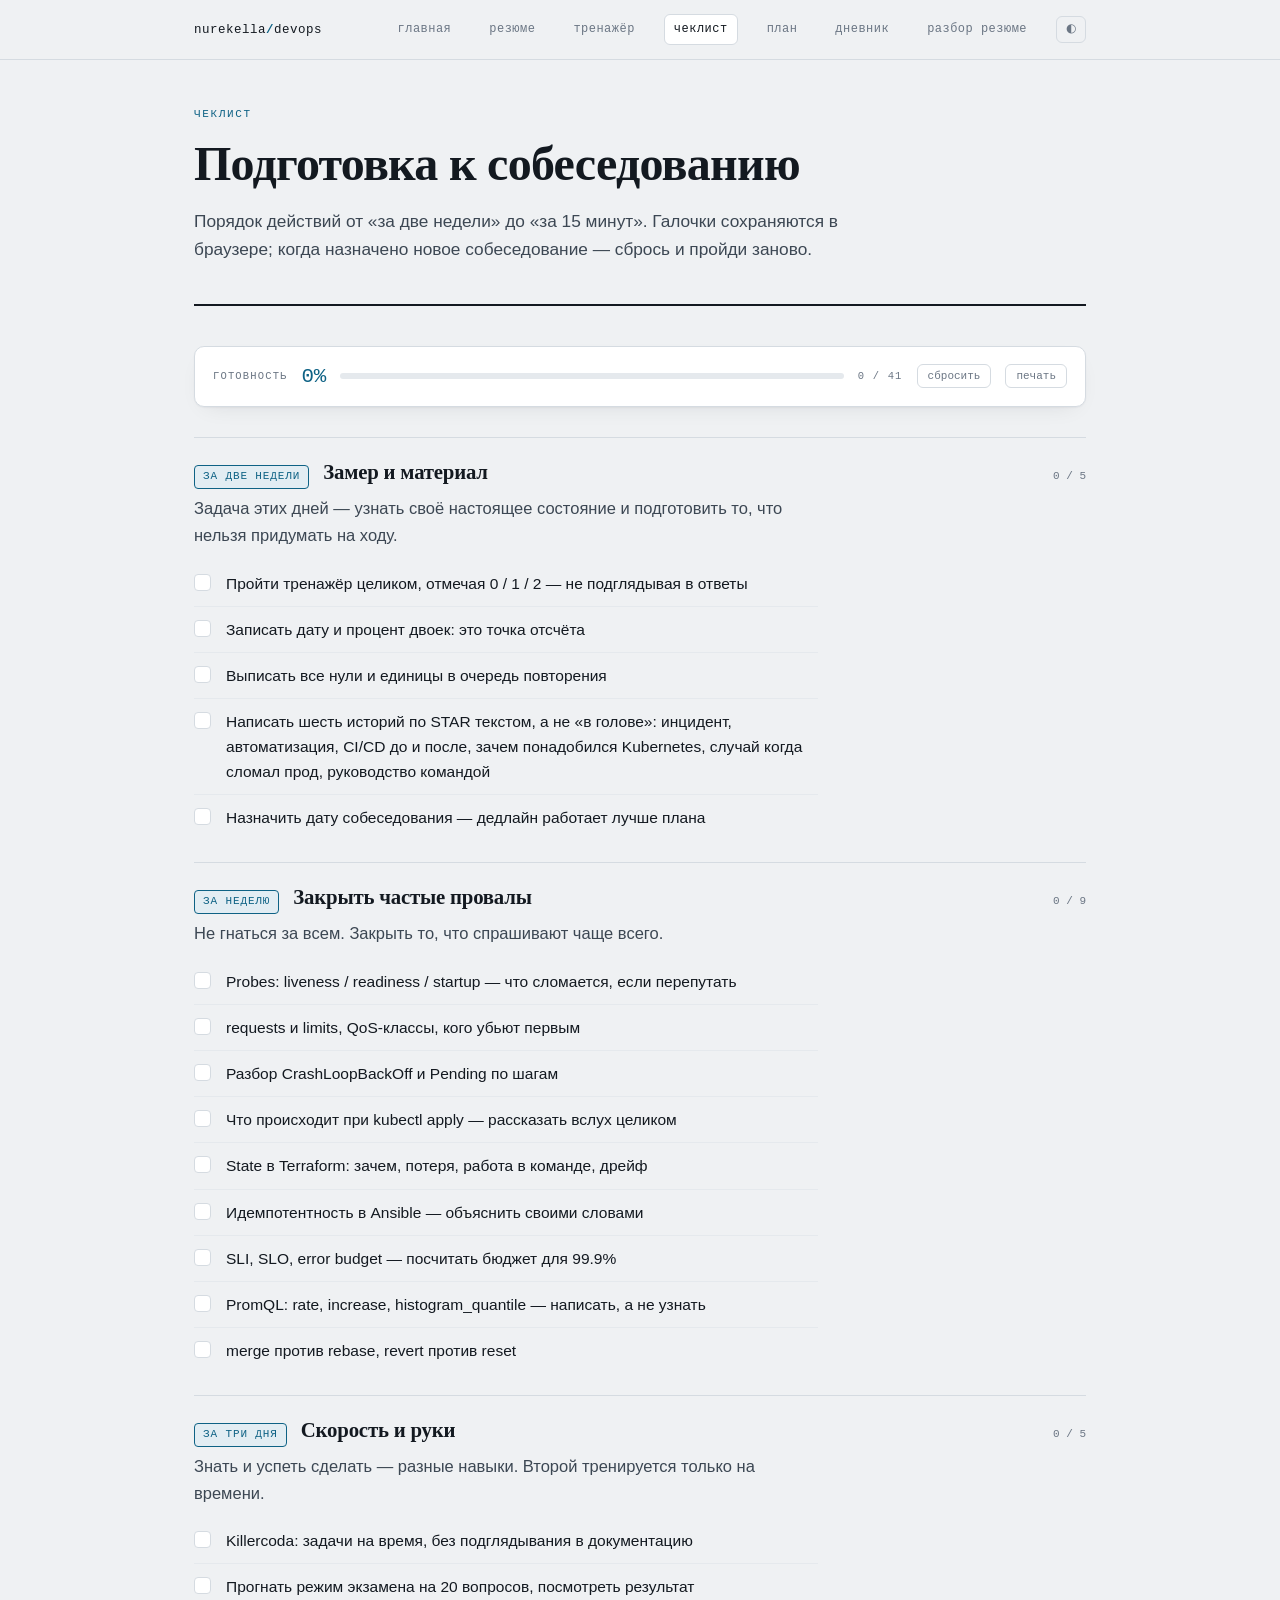
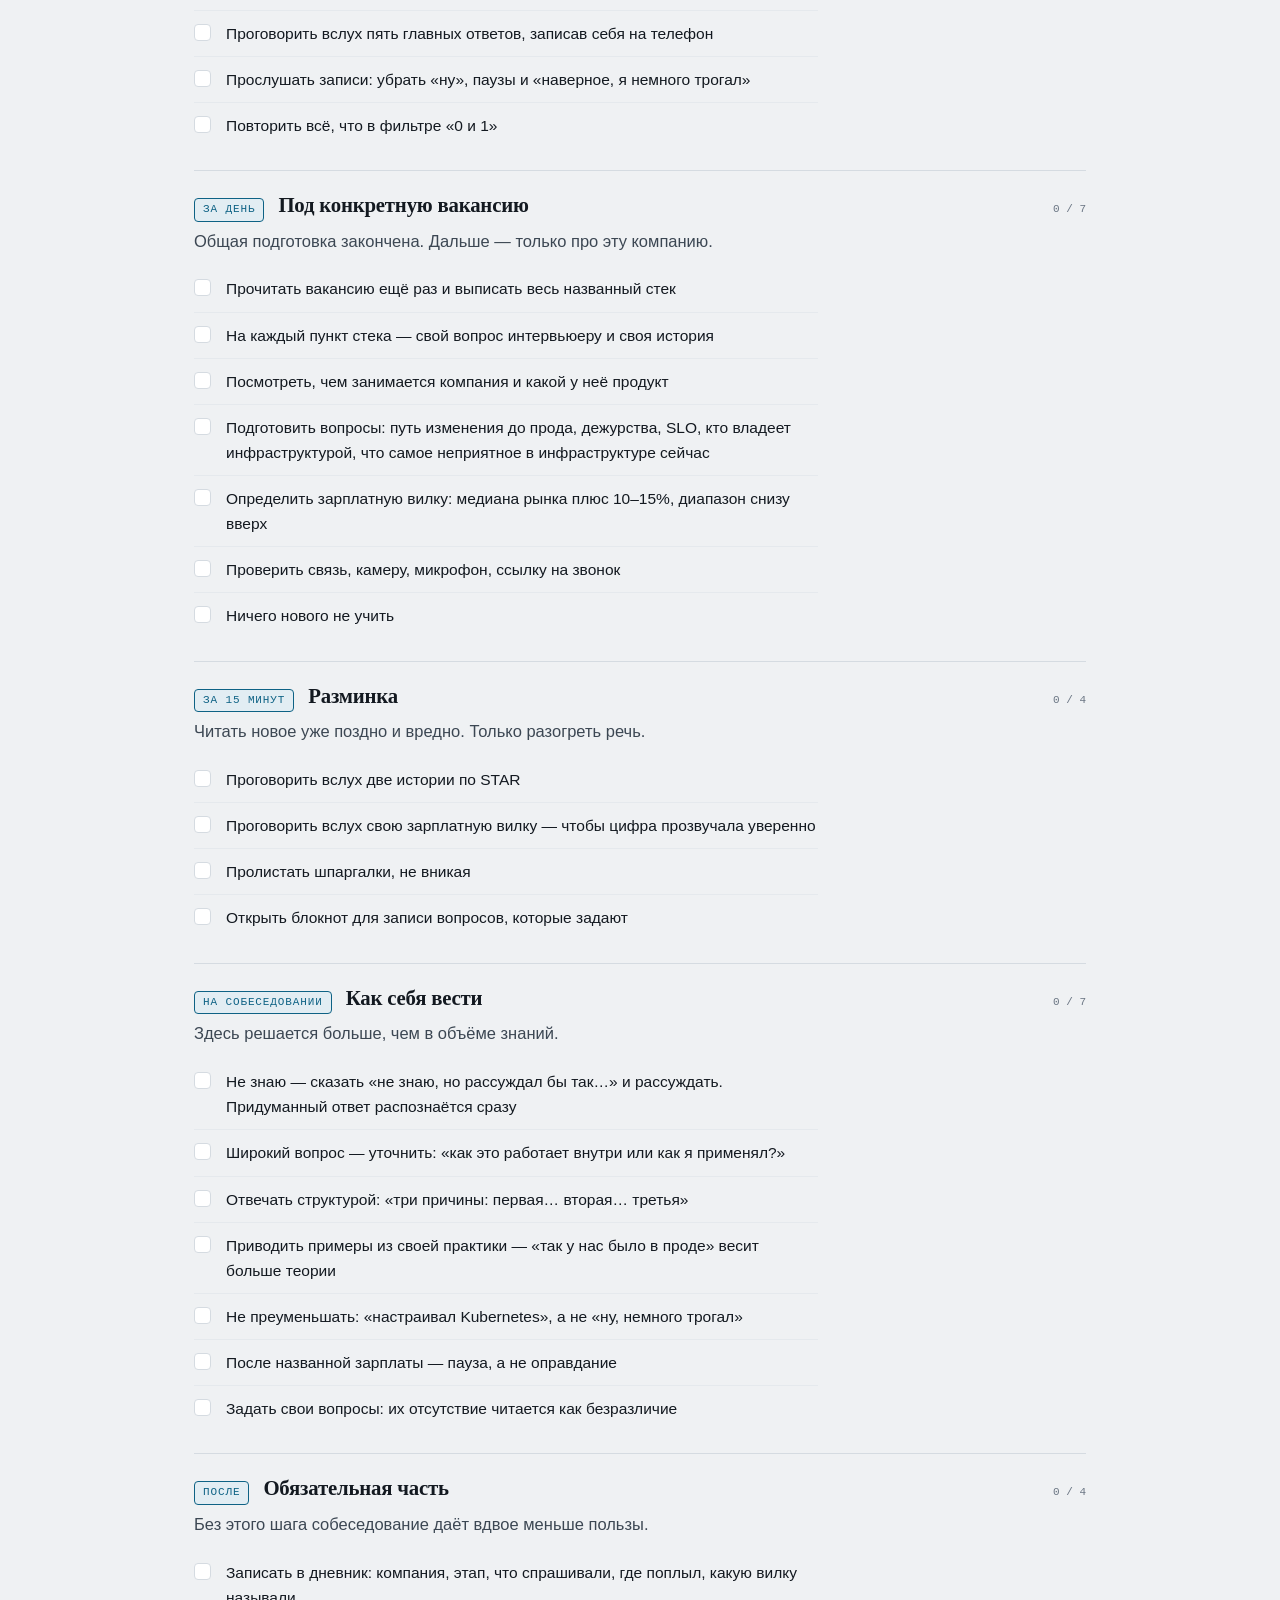
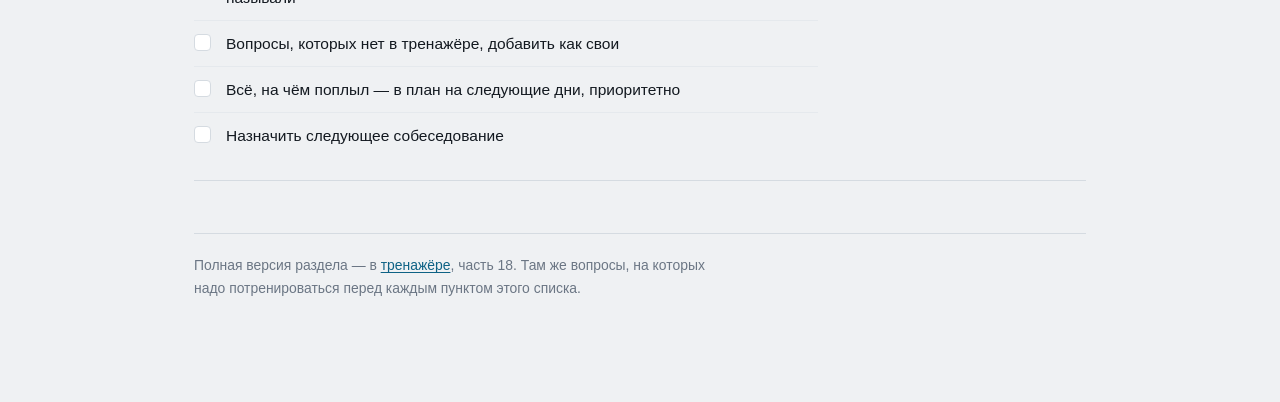
==== docs/checklist.html @ f67a82fa "Add checklist page, jump-to-number, manual theme and print by filter **Checklist (docs/checklist.htm" ====
<!doctype html>
<html lang="ru">
<head>
<meta charset="utf-8">
<meta name="viewport" content="width=device-width, initial-scale=1">
<title>Чеклист перед собеседованием</title>
<meta name="description" content="Что сделать за две недели, за неделю, за три дня, за день и за 15 минут до собеседования. С галочками.">
<meta name="theme-color" content="#EFF1F3" media="(prefers-color-scheme: light)">
<meta name="theme-color" content="#0F1319" media="(prefers-color-scheme: dark)">
<link rel="stylesheet" href="style.css">
<link rel="manifest" href="manifest.webmanifest">
<script src="theme.js"></script>
<link rel="icon" href="data:image/svg+xml,<svg xmlns='http://www.w3.org/2000/svg' viewBox='0 0 100 100'><text y='.9em' font-size='90'>⎈</text></svg>">
<style>
  .bar{display:flex;align-items:center;gap:14px;background:var(--surface);border:1px solid var(--line);
    border-radius:10px;padding:13px 18px;margin:0 0 30px;box-shadow:var(--shadow);
    position:sticky;top:0;z-index:10;flex-wrap:wrap}
  .bar .big{font-family:var(--mono);font-size:1.3rem;color:var(--accent);letter-spacing:-.02em}
  .bar .meter{flex:1;min-width:110px;height:6px;background:var(--line-soft);border-radius:3px;overflow:hidden}
  .bar .fill{height:100%;width:0;background:var(--accent);transition:width .28s ease}
  .bar .lbl{font-family:var(--mono);font-size:10.5px;letter-spacing:.11em;text-transform:uppercase;color:var(--muted)}
  .bar button{font-family:var(--mono);font-size:11px;background:none;border:1px solid var(--line);
    color:var(--muted);padding:5px 10px;border-radius:6px;cursor:pointer}
  .bar button:hover{border-color:var(--accent);color:var(--accent)}

  .stage{border-top:1px solid var(--line);padding:22px 0}
  .stage:last-of-type{border-bottom:1px solid var(--line)}
  .stage-head{display:flex;align-items:baseline;gap:14px;flex-wrap:wrap;margin-bottom:4px}
  .stage-head h2{font-size:1.3rem;margin:0}
  .when{font-family:var(--mono);font-size:11px;letter-spacing:.08em;text-transform:uppercase;
    color:var(--accent);border:1px solid var(--accent);background:var(--accent-soft);
    border-radius:4px;padding:2px 8px;white-space:nowrap}
  .stage>p{color:var(--ink-2);margin:6px 0 12px}
  .stage .cnt{font-family:var(--mono);font-size:11px;color:var(--muted);margin-left:auto}

  ul.check{list-style:none;padding:0;margin:0;max-width:var(--measure)}
  ul.check li{margin:0;border-bottom:1px solid var(--line-soft)}
  ul.check li:last-child{border-bottom:0}
  ul.check label{display:grid;grid-template-columns:20px minmax(0,1fr);gap:12px;align-items:start;
    padding:10px 0;cursor:pointer;font-size:.97rem}
  ul.check input{appearance:none;-webkit-appearance:none;width:17px;height:17px;margin:3px 0 0;
    border:1.5px solid var(--line);border-radius:4px;background:var(--surface);cursor:pointer;
    position:relative;flex:none}
  ul.check input:hover{border-color:var(--accent)}
  ul.check input:checked{background:var(--accent);border-color:var(--accent)}
  ul.check input:checked::after{content:"";position:absolute;left:5px;top:2px;width:4px;height:8px;
    border:solid var(--surface);border-width:0 1.8px 1.8px 0;transform:rotate(45deg)}
  ul.check input:checked ~ span{color:var(--muted);text-decoration:line-through;text-decoration-color:var(--line)}
  @media print{
    .topnav,.bar button,footer.site{display:none}
    body{background:#fff;color:#000}
    .stage{break-inside:avoid}
  }
</style>
</head>
<body>

<nav class="topnav">
  <div class="topnav-in">
    <a class="brand" href="index.html">nurekella<b>/</b>devops</a>
    <a class="nl" href="index.html">главная</a>
    <a class="nl" href="resume.html">резюме</a>
    <a class="nl" href="qa-trainer.html">тренажёр</a>
    <a class="nl" href="checklist.html" aria-current="page">чеклист</a>
    <a class="nl" href="devops-plan.html">план</a>
    <a class="nl" href="diary.html">дневник</a>
    <a class="nl" href="cv-review.html">разбор резюме</a>
  </div>
</nav>

<div class="wrap">

  <header class="masthead">
    <p class="eyebrow">Чеклист</p>
    <h1>Подготовка к собеседованию</h1>
    <p class="lede">Порядок действий от «за две недели» до «за 15 минут». Галочки сохраняются в браузере; когда назначено новое собеседование — сбрось и пройди заново.</p>
  </header>

  <div class="bar">
    <span class="lbl">Готовность</span>
    <span class="big" id="pct">0%</span>
    <span class="meter"><span class="fill" id="fill"></span></span>
    <span class="lbl" id="count">0 / 0</span>
    <button type="button" id="reset">сбросить</button>
    <button type="button" id="print">печать</button>
  </div>

  <section id="list"></section>

  <footer class="site">
    <p>Полная версия раздела — в <a href="qa-trainer.html">тренажёре</a>, часть 18. Там же вопросы, на которых надо потренироваться перед каждым пунктом этого списка.</p>
  </footer>

</div>

<script>
(function(){
  var KEY="qa-checklist-v1";
  var el=function(id){return document.getElementById(id)};

  var STAGES=[
    {when:"за две недели", title:"Замер и материал",
     note:"Задача этих дней — узнать своё настоящее состояние и подготовить то, что нельзя придумать на ходу.",
     items:[
      "Пройти тренажёр целиком, отмечая 0 / 1 / 2 — не подглядывая в ответы",
      "Записать дату и процент двоек: это точка отсчёта",
      "Выписать все нули и единицы в очередь повторения",
      "Написать шесть историй по STAR текстом, а не «в голове»: инцидент, автоматизация, CI/CD до и после, зачем понадобился Kubernetes, случай когда сломал прод, руководство командой",
      "Назначить дату собеседования — дедлайн работает лучше плана"
     ]},
    {when:"за неделю", title:"Закрыть частые провалы",
     note:"Не гнаться за всем. Закрыть то, что спрашивают чаще всего.",
     items:[
      "Probes: liveness / readiness / startup — что сломается, если перепутать",
      "requests и limits, QoS-классы, кого убьют первым",
      "Разбор CrashLoopBackOff и Pending по шагам",
      "Что происходит при kubectl apply — рассказать вслух целиком",
      "State в Terraform: зачем, потеря, работа в команде, дрейф",
      "Идемпотентность в Ansible — объяснить своими словами",
      "SLI, SLO, error budget — посчитать бюджет для 99.9%",
      "PromQL: rate, increase, histogram_quantile — написать, а не узнать",
      "merge против rebase, revert против reset"
     ]},
    {when:"за три дня", title:"Скорость и руки",
     note:"Знать и успеть сделать — разные навыки. Второй тренируется только на времени.",
     items:[
      "Killercoda: задачи на время, без подглядывания в документацию",
      "Прогнать режим экзамена на 20 вопросов, посмотреть результат",
      "Проговорить вслух пять главных ответов, записав себя на телефон",
      "Прослушать записи: убрать «ну», паузы и «наверное, я немного трогал»",
      "Повторить всё, что в фильтре «0 и 1»"
     ]},
    {when:"за день", title:"Под конкретную вакансию",
     note:"Общая подготовка закончена. Дальше — только про эту компанию.",
     items:[
      "Прочитать вакансию ещё раз и выписать весь названный стек",
      "На каждый пункт стека — свой вопрос интервьюеру и своя история",
      "Посмотреть, чем занимается компания и какой у неё продукт",
      "Подготовить вопросы: путь изменения до прода, дежурства, SLO, кто владеет инфраструктурой, что самое неприятное в инфраструктуре сейчас",
      "Определить зарплатную вилку: медиана рынка плюс 10–15%, диапазон снизу вверх",
      "Проверить связь, камеру, микрофон, ссылку на звонок",
      "Ничего нового не учить"
     ]},
    {when:"за 15 минут", title:"Разминка",
     note:"Читать новое уже поздно и вредно. Только разогреть речь.",
     items:[
      "Проговорить вслух две истории по STAR",
      "Проговорить вслух свою зарплатную вилку — чтобы цифра прозвучала уверенно",
      "Пролистать шпаргалки, не вникая",
      "Открыть блокнот для записи вопросов, которые задают"
     ]},
    {when:"на собеседовании", title:"Как себя вести",
     note:"Здесь решается больше, чем в объёме знаний.",
     items:[
      "Не знаю — сказать «не знаю, но рассуждал бы так…» и рассуждать. Придуманный ответ распознаётся сразу",
      "Широкий вопрос — уточнить: «как это работает внутри или как я применял?»",
      "Отвечать структурой: «три причины: первая… вторая… третья»",
      "Приводить примеры из своей практики — «так у нас было в проде» весит больше теории",
      "Не преуменьшать: «настраивал Kubernetes», а не «ну, немного трогал»",
      "После названной зарплаты — пауза, а не оправдание",
      "Задать свои вопросы: их отсутствие читается как безразличие"
     ]},
    {when:"после", title:"Обязательная часть",
     note:"Без этого шага собеседование даёт вдвое меньше пользы.",
     items:[
      "Записать в дневник: компания, этап, что спрашивали, где поплыл, какую вилку называли",
      "Вопросы, которых нет в тренажёре, добавить как свои",
      "Всё, на чём поплыл — в план на следующие дни, приоритетно",
      "Назначить следующее собеседование"
     ]}
  ];

  var state={};
  try{ state=JSON.parse(localStorage.getItem(KEY))||{} }catch(e){ state={} }
  function save(){ try{localStorage.setItem(KEY,JSON.stringify(state))}catch(e){} }

  function esc(t){ return String(t).replace(/[&<>"]/g,function(c){
    return {"&":"&amp;","<":"&lt;",">":"&gt;",'"':"&quot;"}[c] }) }

  var total=0;
  el("list").innerHTML=STAGES.map(function(st,si){
    var items=st.items.map(function(txt,ii){
      var id="s"+si+"i"+ii; total++;
      return '<li><label><input type="checkbox" data-k="'+id+'"'+(state[id]?" checked":"")+'>'
        +'<span>'+esc(txt)+'</span></label></li>';
    }).join("");
    return '<div class="stage" data-stage="'+si+'">'
      +'<div class="stage-head"><span class="when">'+esc(st.when)+'</span>'
      +'<h2>'+esc(st.title)+'</h2><span class="cnt" data-cnt="'+si+'"></span></div>'
      +'<p>'+esc(st.note)+'</p><ul class="check">'+items+'</ul></div>';
  }).join("");

  var boxes=Array.prototype.slice.call(document.querySelectorAll('input[type="checkbox"]'));

  function recount(){
    var done=boxes.filter(function(b){return b.checked}).length;
    var pct=total?Math.round(done/total*100):0;
    el("pct").textContent=pct+"%";
    el("fill").style.width=pct+"%";
    el("count").textContent=done+" / "+total;
    STAGES.forEach(function(st,si){
      var bs=document.querySelectorAll('.stage[data-stage="'+si+'"] input');
      var d=Array.prototype.slice.call(bs).filter(function(b){return b.checked}).length;
      var c=document.querySelector('[data-cnt="'+si+'"]');
      if(c) c.textContent=d+" / "+bs.length;
    });
  }

  document.addEventListener("change",function(e){
    var b=e.target.closest('input[type="checkbox"]');
    if(!b) return;
    var k=b.getAttribute("data-k");
    if(b.checked) state[k]=1; else delete state[k];
    save(); recount();
  });

  el("reset").addEventListener("click",function(){
    if(!confirm("Снять все галочки? Так делают перед новым собеседованием.")) return;
    state={}; save();
    boxes.forEach(function(b){b.checked=false});
    recount();
  });
  el("print").addEventListener("click",function(){ window.print() });

  recount();
})();
</script>
</body>
</html>
---- docs/style.css ----
/* Общие стили сайта. Палитра и типографика совпадают с тренажёром. */

:root {
  --bg: #EFF1F3;
  --surface: #FFFFFF;
  --surface-2: #F7F8FA;
  --line: #D5DBE1;
  --line-soft: #E5E9ED;
  --ink: #131920;
  --ink-2: #3C4753;
  --muted: #6B7684;
  --accent: #0E6285;
  --accent-2: #0A4C68;
  --accent-soft: #E2EDF3;
  --shadow: 0 1px 2px rgba(19, 25, 32, .05), 0 8px 24px -12px rgba(19, 25, 32, .12);

  --serif: ui-serif, Georgia, "Iowan Old Style", "Times New Roman", serif;
  --sans: -apple-system, BlinkMacSystemFont, "Segoe UI", Roboto, "Helvetica Neue", Arial, sans-serif;
  --mono: ui-monospace, "SF Mono", "Cascadia Mono", Menlo, Consolas, "Liberation Mono", monospace;

  --measure: 68ch;
}

@media (prefers-color-scheme: dark) {
  :root:not([data-theme="light"]) {
    --bg: #0F1319;
    --surface: #161B23;
    --surface-2: #1C232D;
    --line: #2A323D;
    --line-soft: #212932;
    --ink: #E7ECF2;
    --ink-2: #B8C3CF;
    --muted: #8593A2;
    --accent: #6BB8DA;
    --accent-2: #9CD3EA;
    --accent-soft: #16303D;
    --shadow: 0 1px 2px rgba(0, 0, 0, .4), 0 8px 24px -12px rgba(0, 0, 0, .6);
  }
}

:root[data-theme="dark"] {
  --bg: #0F1319;
  --surface: #161B23;
  --surface-2: #1C232D;
  --line: #2A323D;
  --line-soft: #212932;
  --ink: #E7ECF2;
  --ink-2: #B8C3CF;
  --muted: #8593A2;
  --accent: #6BB8DA;
  --accent-2: #9CD3EA;
  --accent-soft: #16303D;
  --shadow: 0 1px 2px rgba(0, 0, 0, .4), 0 8px 24px -12px rgba(0, 0, 0, .6);
}

* { box-sizing: border-box; }

body {
  margin: 0;
  background: var(--bg);
  color: var(--ink);
  font-family: var(--sans);
  font-size: 16.5px;
  line-height: 1.62;
  -webkit-font-smoothing: antialiased;
}

a { color: var(--accent); text-decoration-thickness: 1px; text-underline-offset: 2px; }
a:hover { color: var(--accent-2); }
:focus-visible { outline: 2px solid var(--accent); outline-offset: 3px; border-radius: 3px; }

.wrap { max-width: 940px; margin: 0 auto; padding: 0 24px 88px; }

/* ── навигация ── */

.topnav { border-bottom: 1px solid var(--line); background: var(--bg); }
.topnav-in {
  max-width: 940px; margin: 0 auto; padding: 14px 24px;
  display: flex; align-items: center; gap: 8px 20px; flex-wrap: wrap;
}
.brand {
  font-family: var(--mono); font-size: 12.5px; letter-spacing: .04em;
  color: var(--ink); text-decoration: none; margin-right: auto;
}
.brand b { color: var(--accent); }
.topnav a.nl {
  font-family: var(--mono); font-size: 12px; letter-spacing: .04em;
  color: var(--muted); text-decoration: none; padding: 5px 9px; border-radius: 6px;
}
.topnav a.nl:hover { background: var(--surface); color: var(--accent); }
.topnav a.nl[aria-current="page"] { background: var(--surface); color: var(--ink); border: 1px solid var(--line); }

/* ── типографика ── */

.eyebrow {
  font-family: var(--mono); font-size: 11px; letter-spacing: .15em;
  text-transform: uppercase; color: var(--accent); margin: 0 0 14px;
}
h1 {
  font-family: var(--serif); font-size: clamp(2rem, 4.6vw, 3rem); line-height: 1.07;
  letter-spacing: -.015em; font-weight: 600; margin: 0 0 18px; text-wrap: balance;
}
h2 {
  font-family: var(--serif); font-size: 1.5rem; line-height: 1.2; font-weight: 600;
  letter-spacing: -.01em; margin: 0 0 4px; text-wrap: balance;
}
h3 { font-size: 1.02rem; font-weight: 650; margin: 0 0 6px; letter-spacing: -.005em; }
p, ul, ol { margin: 0 0 14px; max-width: var(--measure); }
ul, ol { padding-left: 1.2em; }
li { margin-bottom: 5px; }
li::marker { color: var(--muted); }
.lede { font-size: 1.08rem; color: var(--ink-2); }
.mono { font-family: var(--mono); font-variant-numeric: tabular-nums; }
code {
  font-family: var(--mono); font-size: .855em; background: var(--surface-2);
  border: 1px solid var(--line-soft); border-radius: 4px; padding: .08em .34em;
}

header.masthead { border-bottom: 2px solid var(--ink); padding: 46px 0 26px; margin-bottom: 40px; }
section { margin: 0 0 52px; scroll-margin-top: 20px; }
.sect-head { border-top: 1px solid var(--line); padding-top: 14px; margin-bottom: 22px; }
.sect-head .kicker {
  font-family: var(--mono); font-size: 10.5px; letter-spacing: .14em;
  text-transform: uppercase; color: var(--muted); margin: 0 0 10px;
}
.sect-head p { margin: 6px 0 0; color: var(--ink-2); }

/* ── карточки и сетки ── */

.cols { display: grid; gap: 16px; grid-template-columns: repeat(auto-fit, minmax(250px, 1fr)); }
.card {
  background: var(--surface); border: 1px solid var(--line); border-radius: 10px;
  padding: 20px 22px; box-shadow: var(--shadow);
}
.card > :last-child { margin-bottom: 0; }
.card p, .card ul { max-width: none; }
.tight { font-size: .95rem; }

a.card { text-decoration: none; color: inherit; display: block; transition: border-color .15s ease; }
a.card:hover { border-color: var(--accent); }
a.card h3 { color: var(--accent); }
a.card .go {
  font-family: var(--mono); font-size: 11px; letter-spacing: .08em; text-transform: uppercase;
  color: var(--accent); display: inline-block; margin-top: 10px;
}

/* ── стек ── */

.tags { display: flex; flex-wrap: wrap; gap: 6px; margin: 0 0 16px; padding: 0; list-style: none; max-width: none; }
.tags li {
  font-family: var(--mono); font-size: 11.5px; background: var(--surface);
  border: 1px solid var(--line); border-radius: 5px; padding: 3px 8px; margin: 0; color: var(--ink-2);
}
.tags li.key { border-color: var(--accent); color: var(--accent); background: var(--accent-soft); }
.stack-group { margin-bottom: 18px; }
.stack-group .gl {
  font-family: var(--mono); font-size: 10.5px; letter-spacing: .12em;
  text-transform: uppercase; color: var(--muted); margin: 0 0 7px;
}

/* ── опыт работы ── */

.job { border-top: 1px solid var(--line); padding: 22px 0; display: grid; grid-template-columns: 190px minmax(0, 1fr); gap: 24px; }
.job:last-of-type { border-bottom: 1px solid var(--line); }
.job .when { font-family: var(--mono); font-size: 12px; color: var(--muted); line-height: 1.5; }
.job .when b { display: block; color: var(--ink); font-weight: 600; font-size: 12.5px; margin-bottom: 3px; }
.job .when .dur { display: block; margin-top: 4px; }
.job h3 { margin-bottom: 2px; font-size: 1.05rem; }
.job .role { color: var(--muted); font-size: .9rem; margin: 0 0 10px; }
.job .role .pt {
  font-family: var(--mono); font-size: 10.5px; letter-spacing: .06em; text-transform: uppercase;
  border: 1px solid var(--line); border-radius: 4px; padding: 1px 6px; margin-left: 6px; white-space: nowrap;
}
.job ul { max-width: none; margin-bottom: 0; }
.job ul li { margin-bottom: 6px; }

/* ── таблицы ── */

.scroller { overflow-x: auto; margin: 0 0 16px; }
table { border-collapse: collapse; width: 100%; font-size: .93rem; background: var(--surface); }
th, td { text-align: left; padding: 10px 13px; border-bottom: 1px solid var(--line-soft); vertical-align: top; }
thead th {
  font-family: var(--mono); font-size: 10.5px; letter-spacing: .1em; text-transform: uppercase;
  color: var(--muted); font-weight: 500; border-bottom: 1px solid var(--line); white-space: nowrap;
}
tbody tr:last-child td { border-bottom: 0; }

/* ── контакты ── */

.contacts { display: flex; flex-wrap: wrap; gap: 8px 10px; margin: 0; padding: 0; list-style: none; max-width: none; }
.contacts li { margin: 0; }
.contacts a {
  display: inline-flex; align-items: center; gap: 7px; font-family: var(--mono); font-size: 12.5px;
  background: var(--surface); border: 1px solid var(--line); border-radius: 7px;
  padding: 7px 12px; text-decoration: none; color: var(--ink-2);
}
.contacts a:hover { border-color: var(--accent); color: var(--accent); }
.contacts .k { color: var(--muted); }

footer.site {
  border-top: 1px solid var(--line); padding-top: 20px; margin-top: 8px;
  color: var(--muted); font-size: .87rem;
}

@media (max-width: 720px) {
  .job { grid-template-columns: minmax(0, 1fr); gap: 10px; }
  .job .when b { display: inline; margin-right: 8px; }
  .job .when .dur { display: inline; }
  header.masthead { padding-top: 32px; }
  .wrap { padding: 0 18px 64px; }
  .topnav-in { padding: 12px 18px; }
}

@media print {
  .topnav, footer.site, .no-print { display: none; }
  body { background: #fff; color: #000; font-size: 11pt; }
  .card, table { box-shadow: none; }
  a { color: #000; text-decoration: none; }
  .job { page-break-inside: avoid; }
}

@media (prefers-reduced-motion: reduce) {
  * { transition: none !important; scroll-behavior: auto !important; }
}
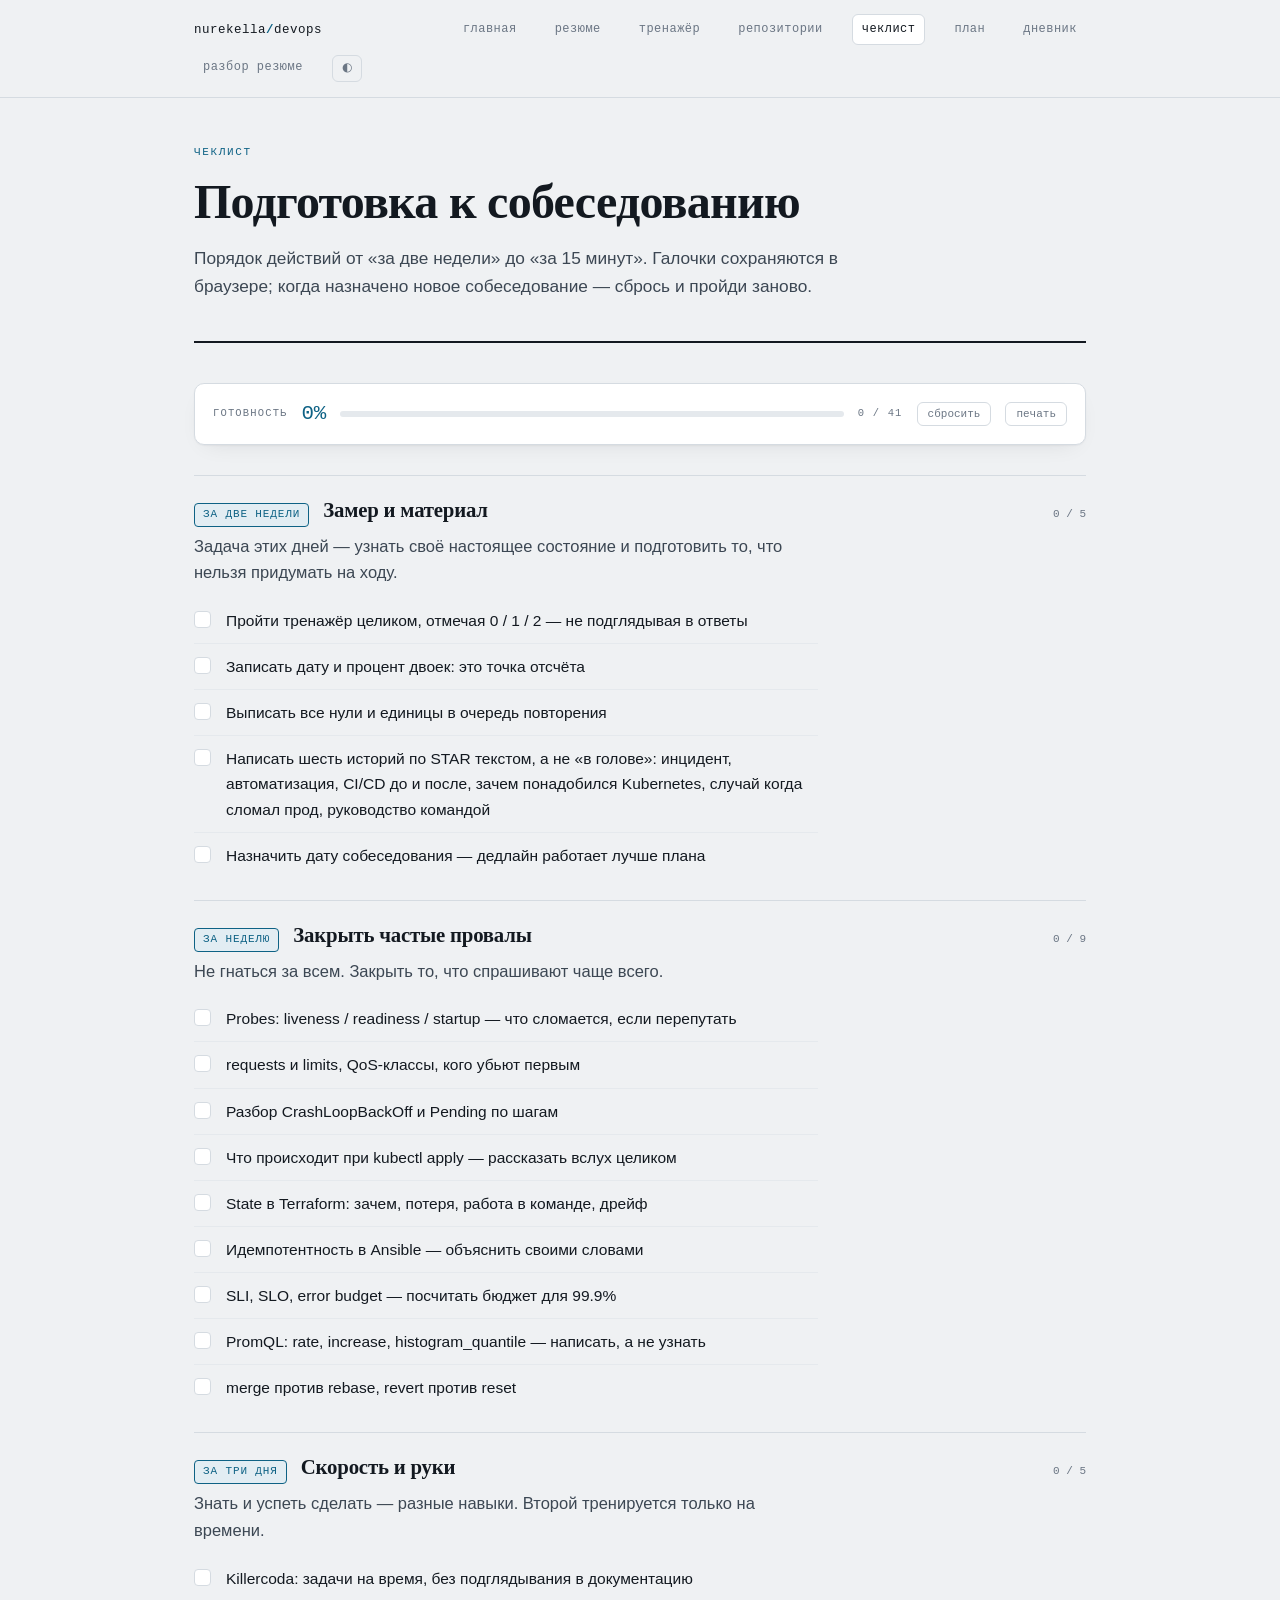
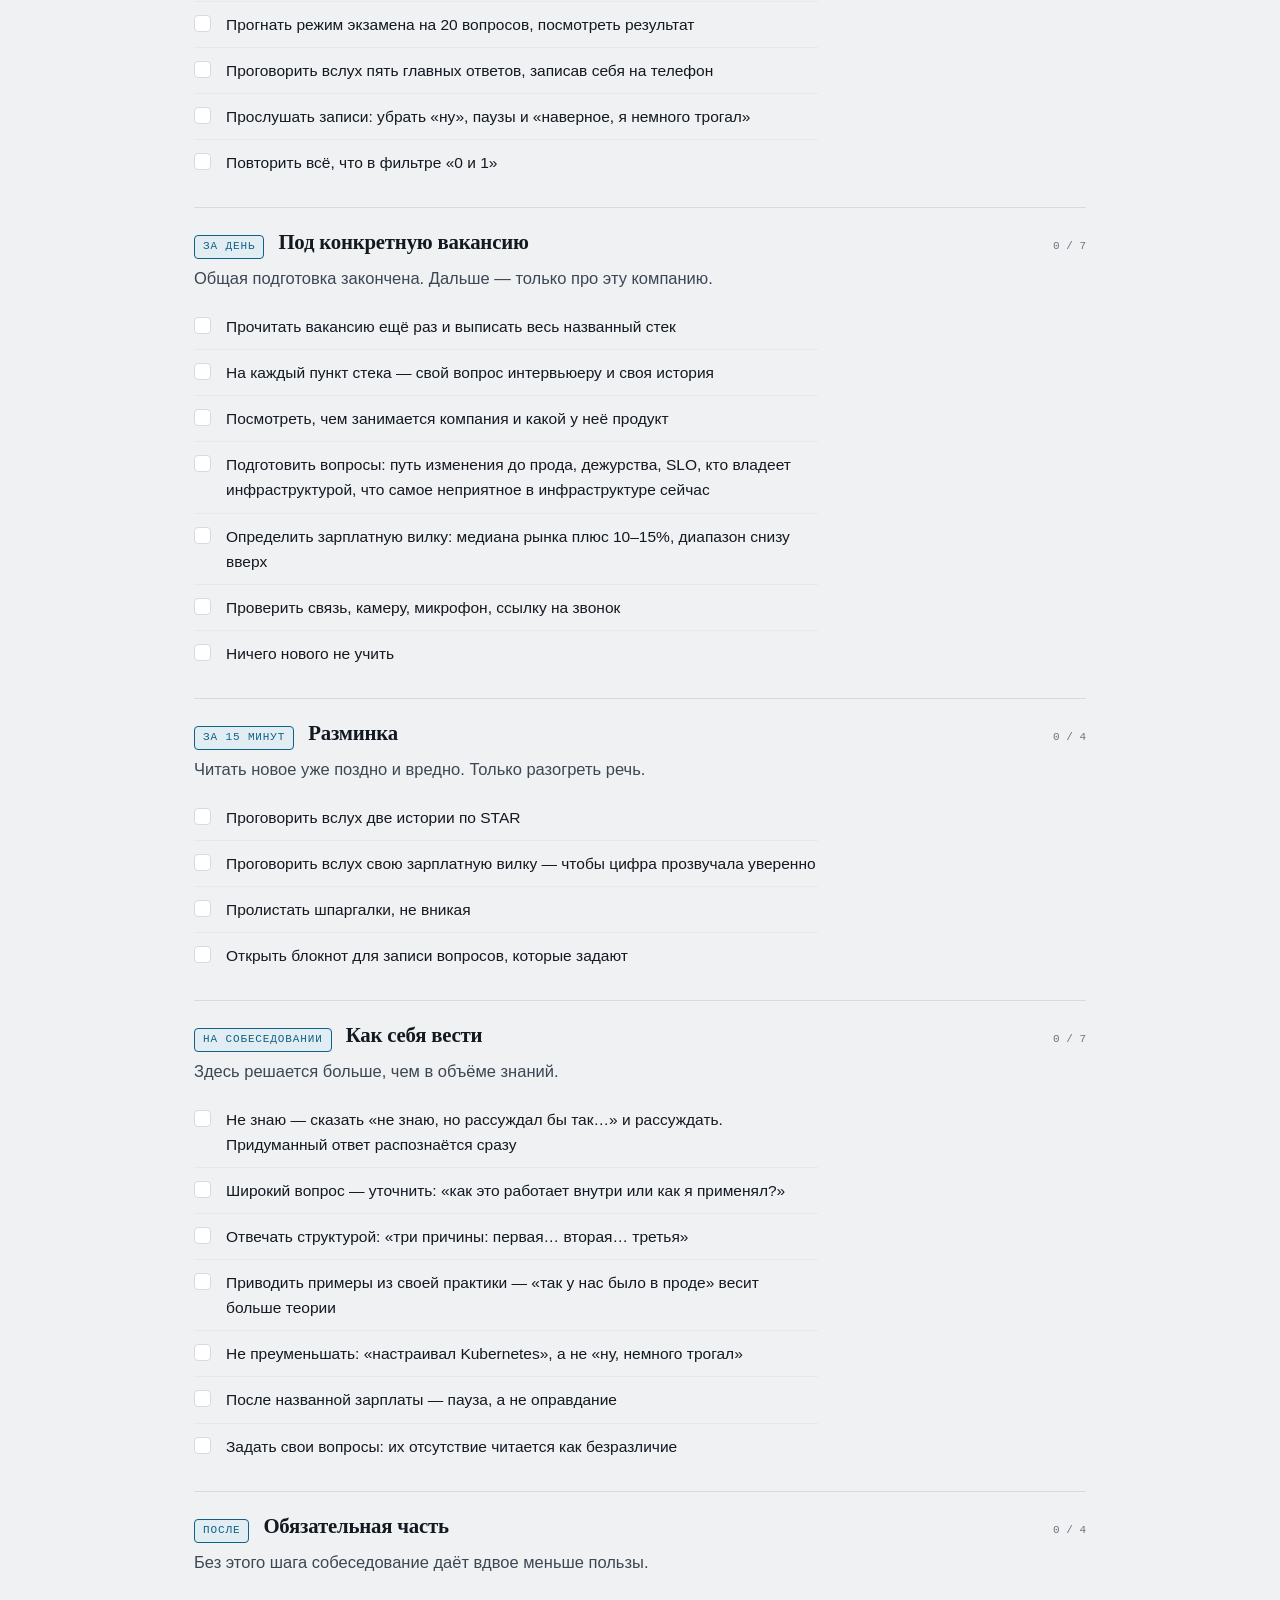
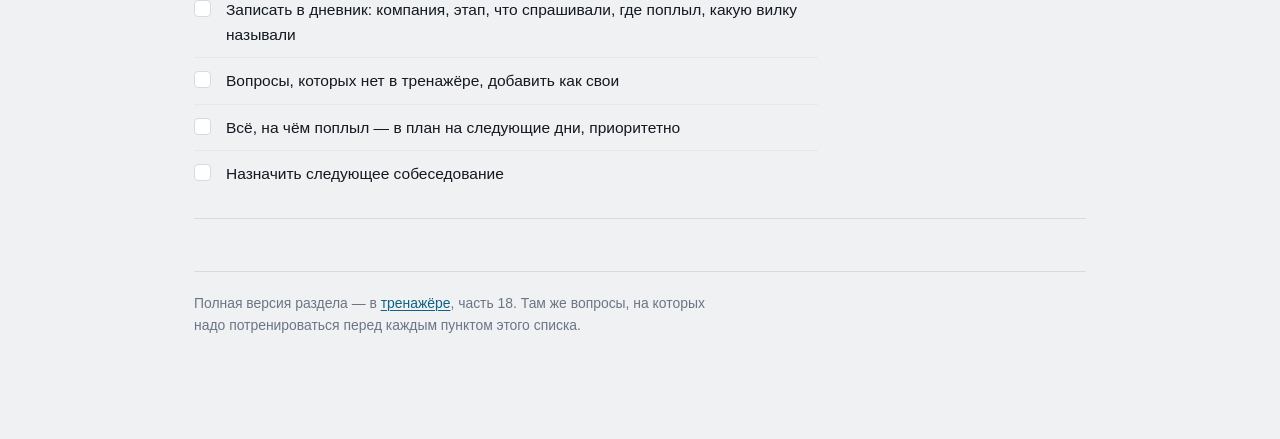
==== commit 4e469787: "Новая вкладка «репозитории»: каталог GitHub-материалов, экзаменов и вопросов docs/repos.html — 377 р" ====
--- a/docs/checklist.html
+++ b/docs/checklist.html
@@ -61,6 +61,7 @@
     <a class="nl" href="index.html">главная</a>
     <a class="nl" href="resume.html">резюме</a>
     <a class="nl" href="qa-trainer.html">тренажёр</a>
+    <a class="nl" href="repos.html">репозитории</a>
     <a class="nl" href="checklist.html" aria-current="page">чеклист</a>
     <a class="nl" href="devops-plan.html">план</a>
     <a class="nl" href="diary.html">дневник</a>
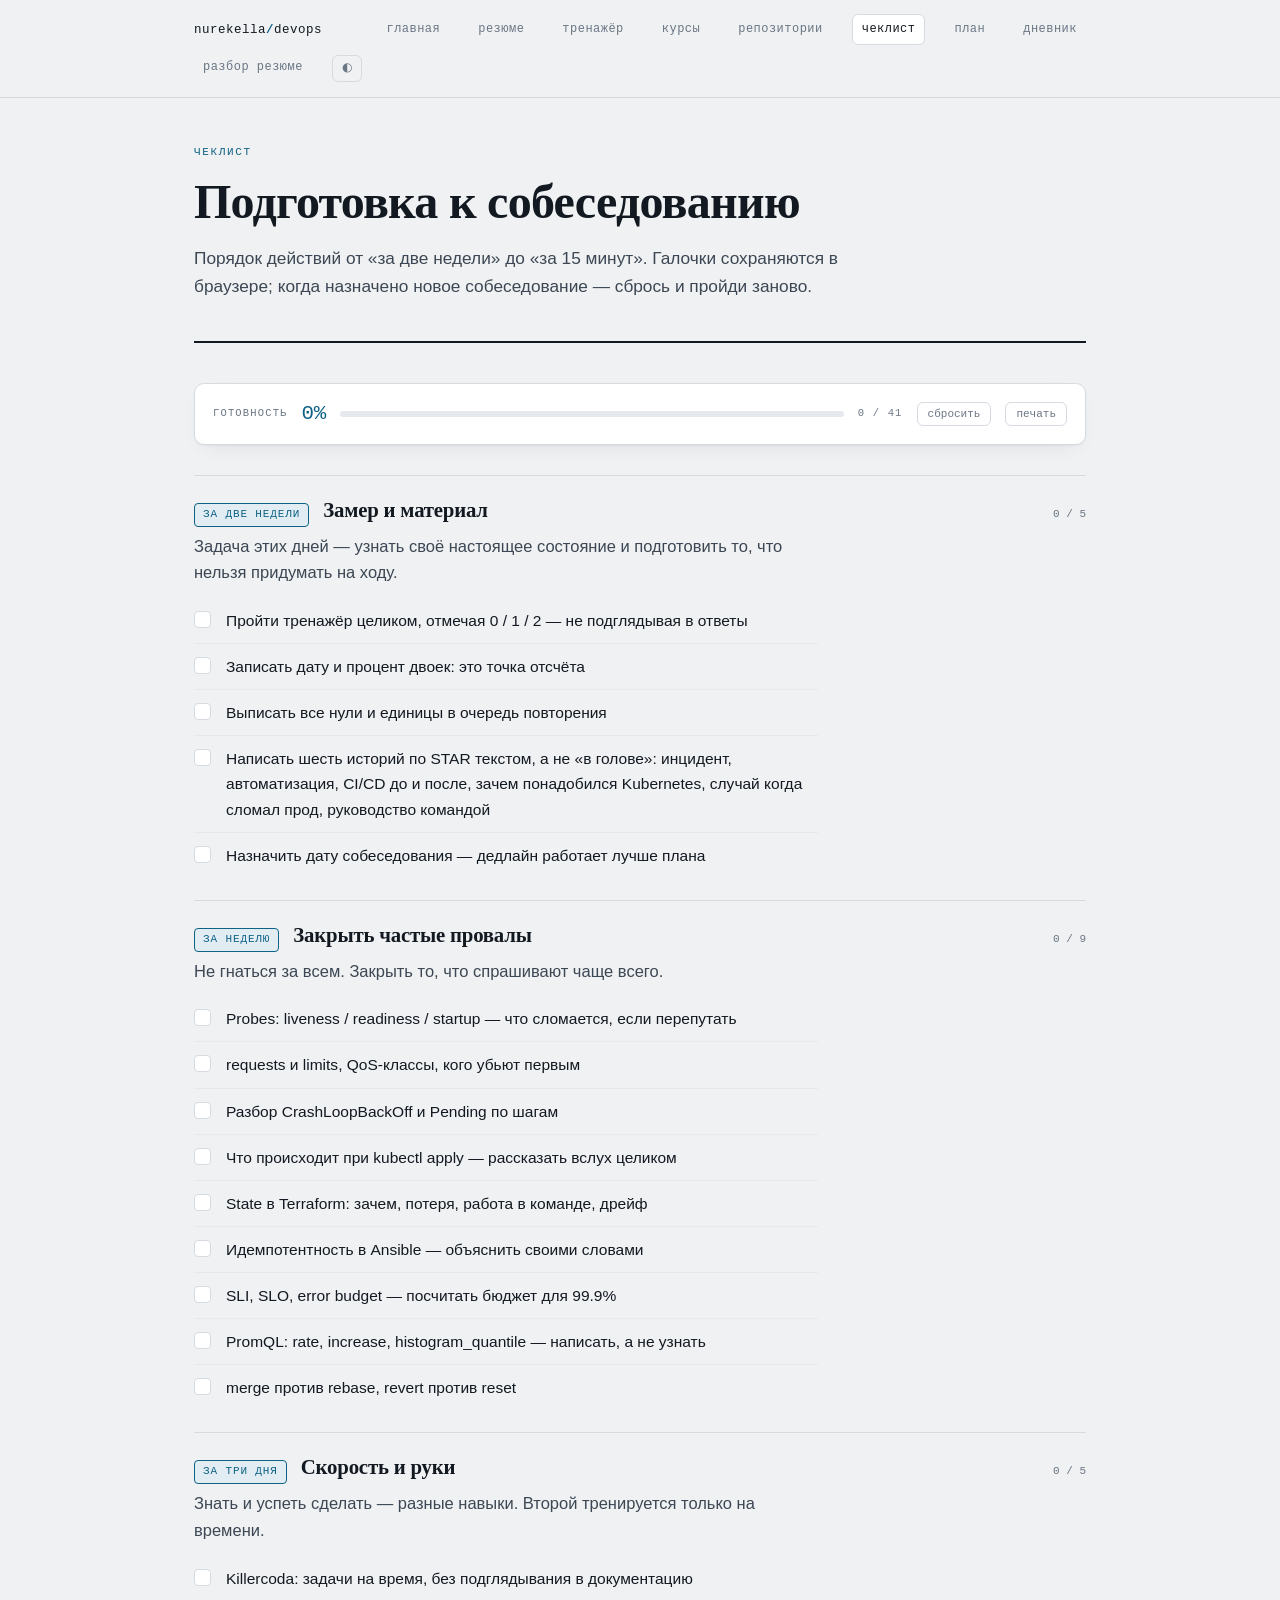
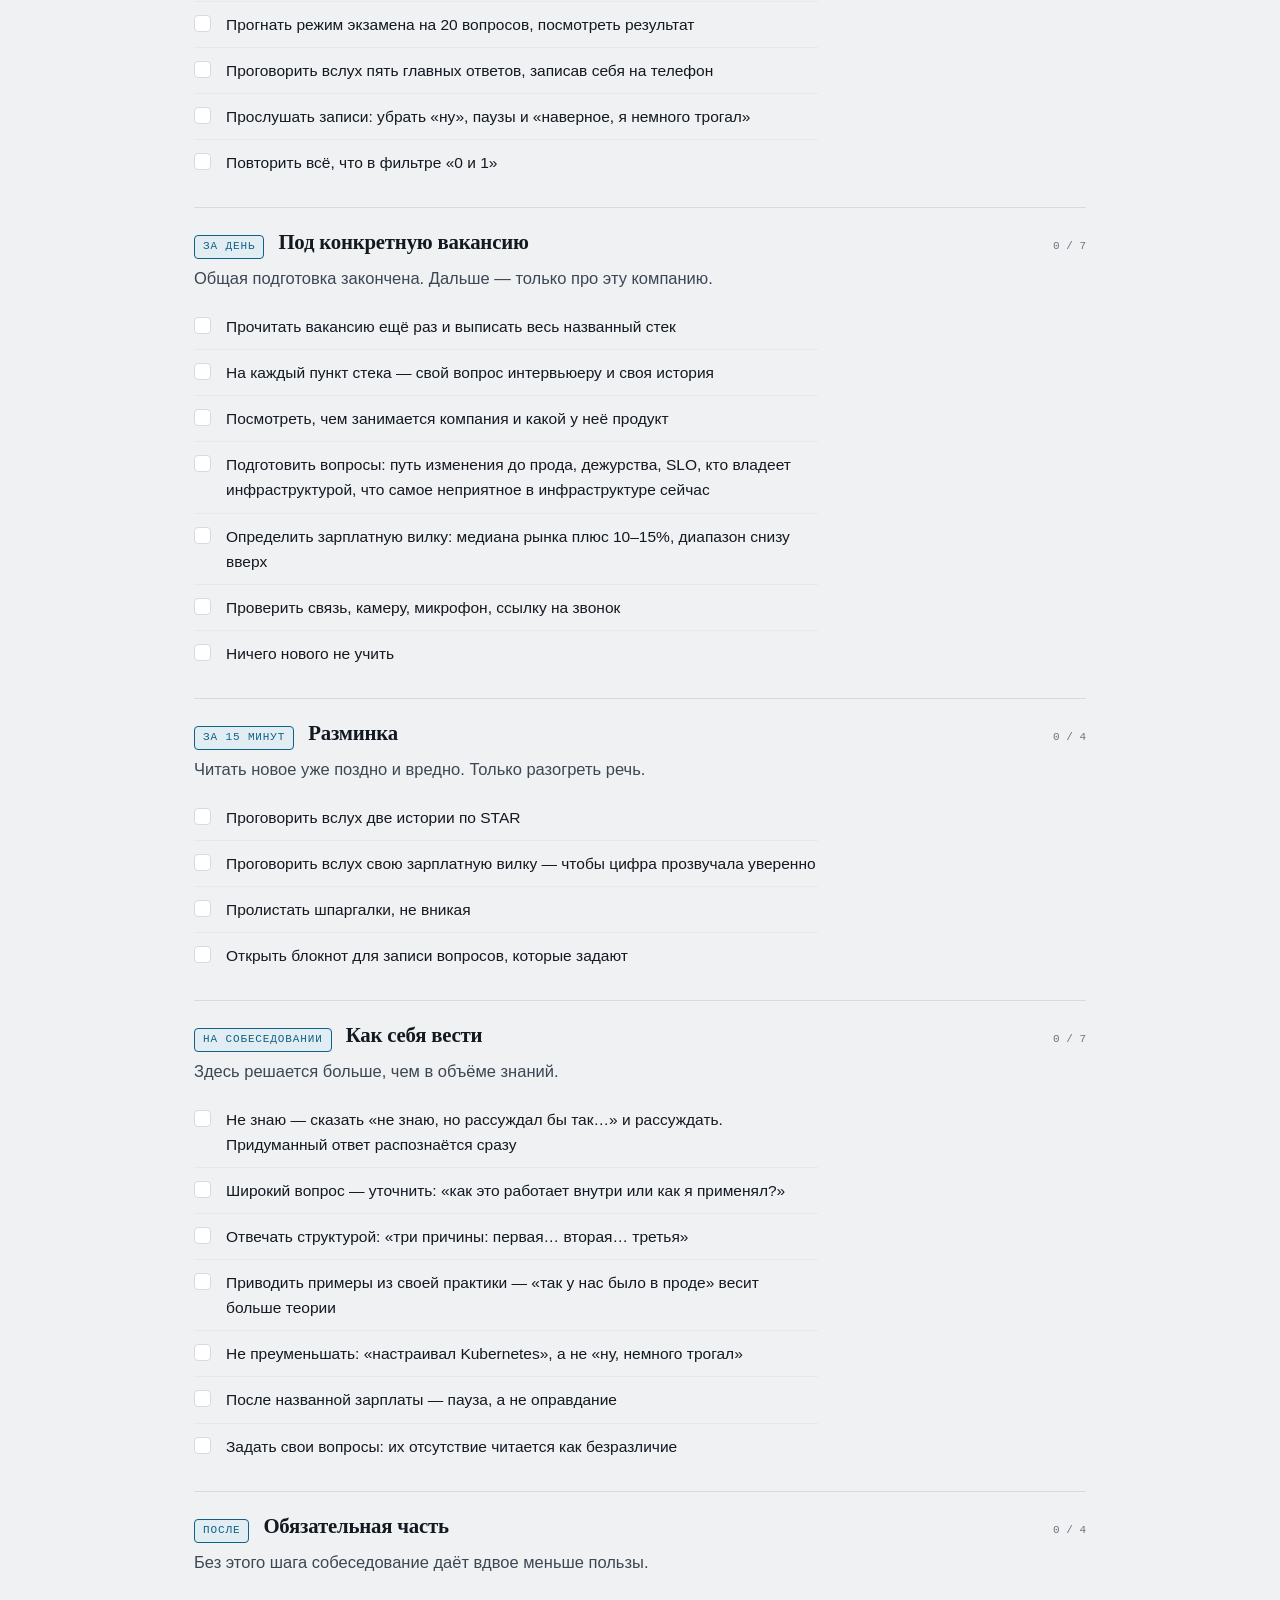
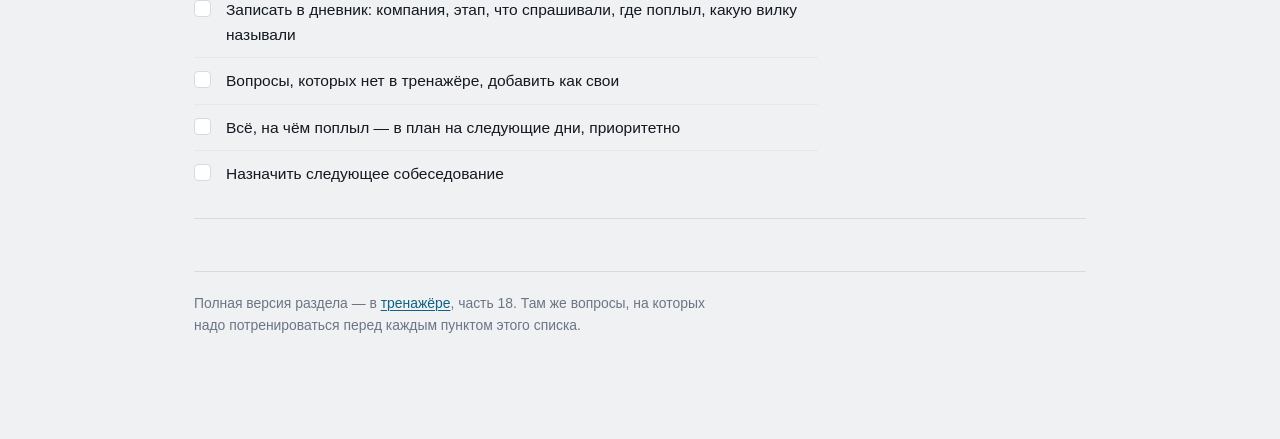
==== commit 550e49e1: "Новая вкладка «курсы»: 34 своих урока с практикой по грейдам COURSE.md — курс, написанный под тренаж" ====
--- a/docs/checklist.html
+++ b/docs/checklist.html
@@ -61,6 +61,7 @@
     <a class="nl" href="index.html">главная</a>
     <a class="nl" href="resume.html">резюме</a>
     <a class="nl" href="qa-trainer.html">тренажёр</a>
+    <a class="nl" href="course.html">курсы</a>
     <a class="nl" href="repos.html">репозитории</a>
     <a class="nl" href="checklist.html" aria-current="page">чеклист</a>
     <a class="nl" href="devops-plan.html">план</a>
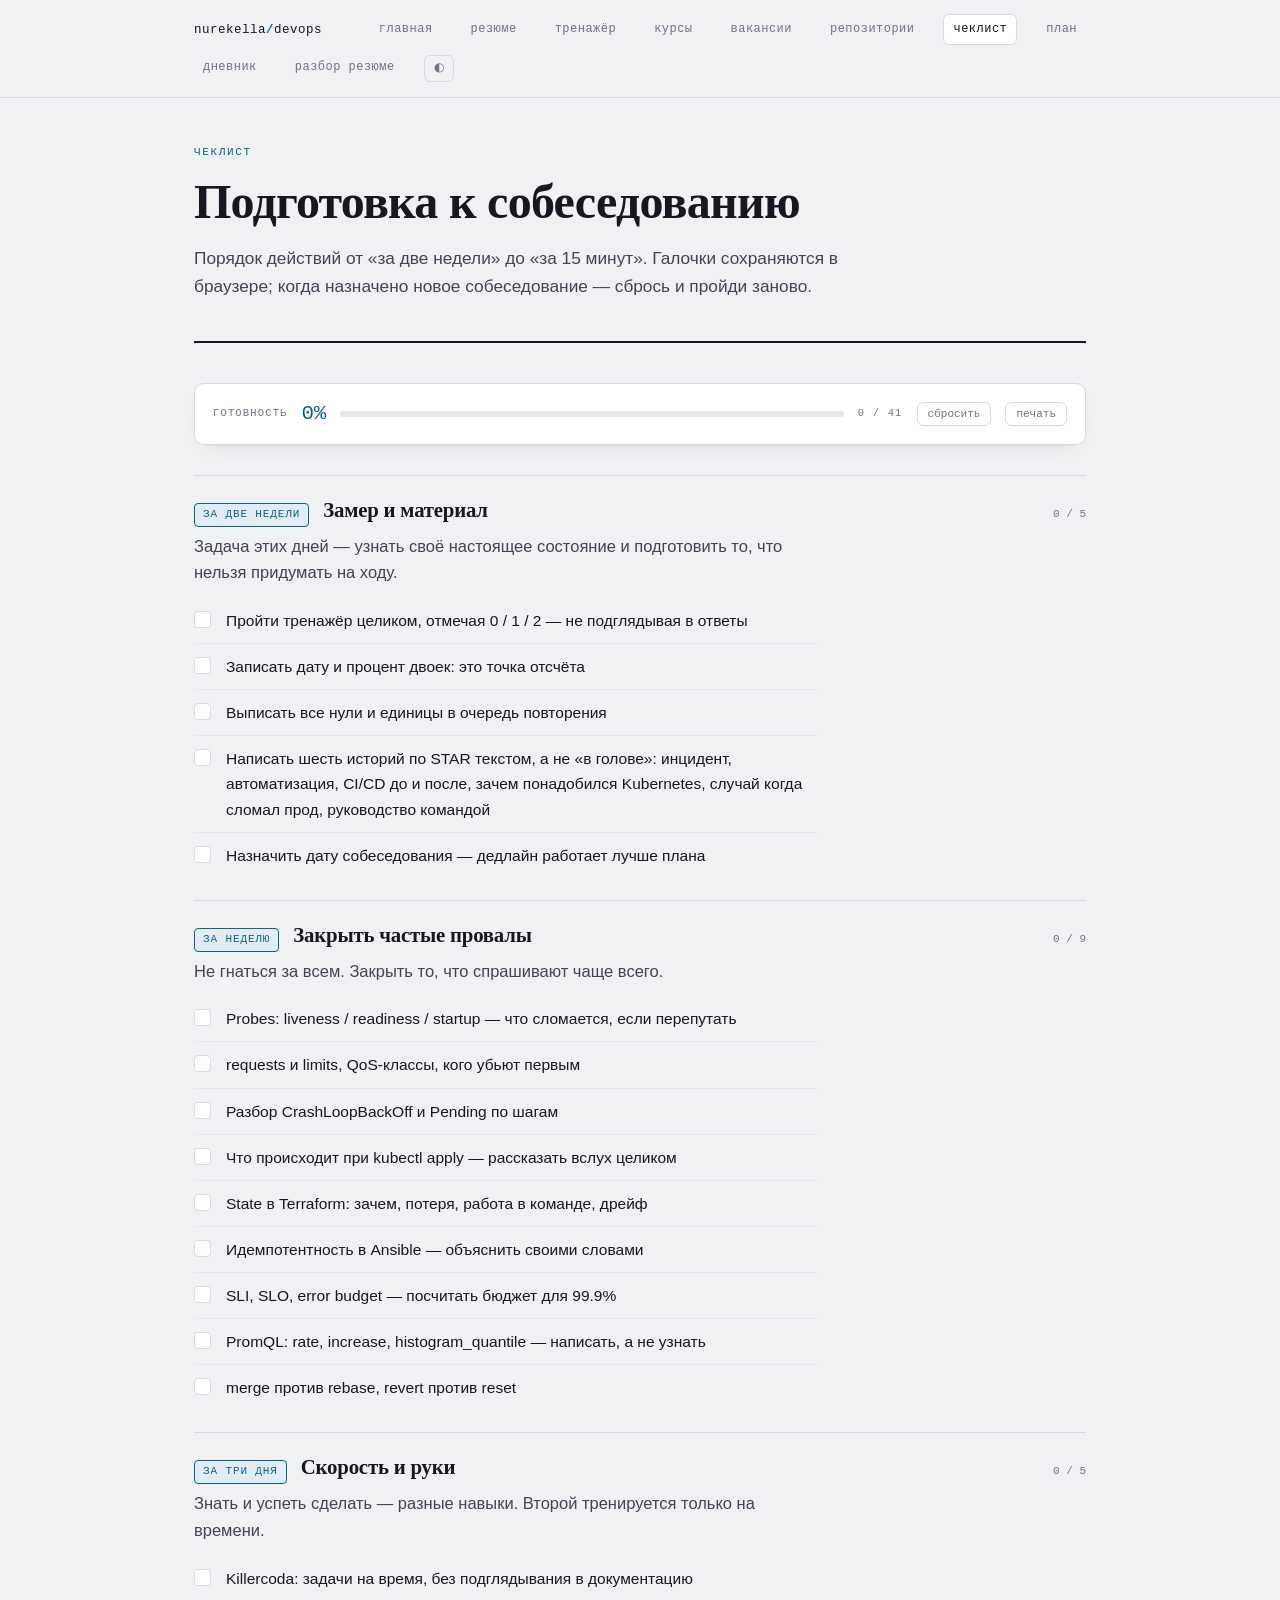
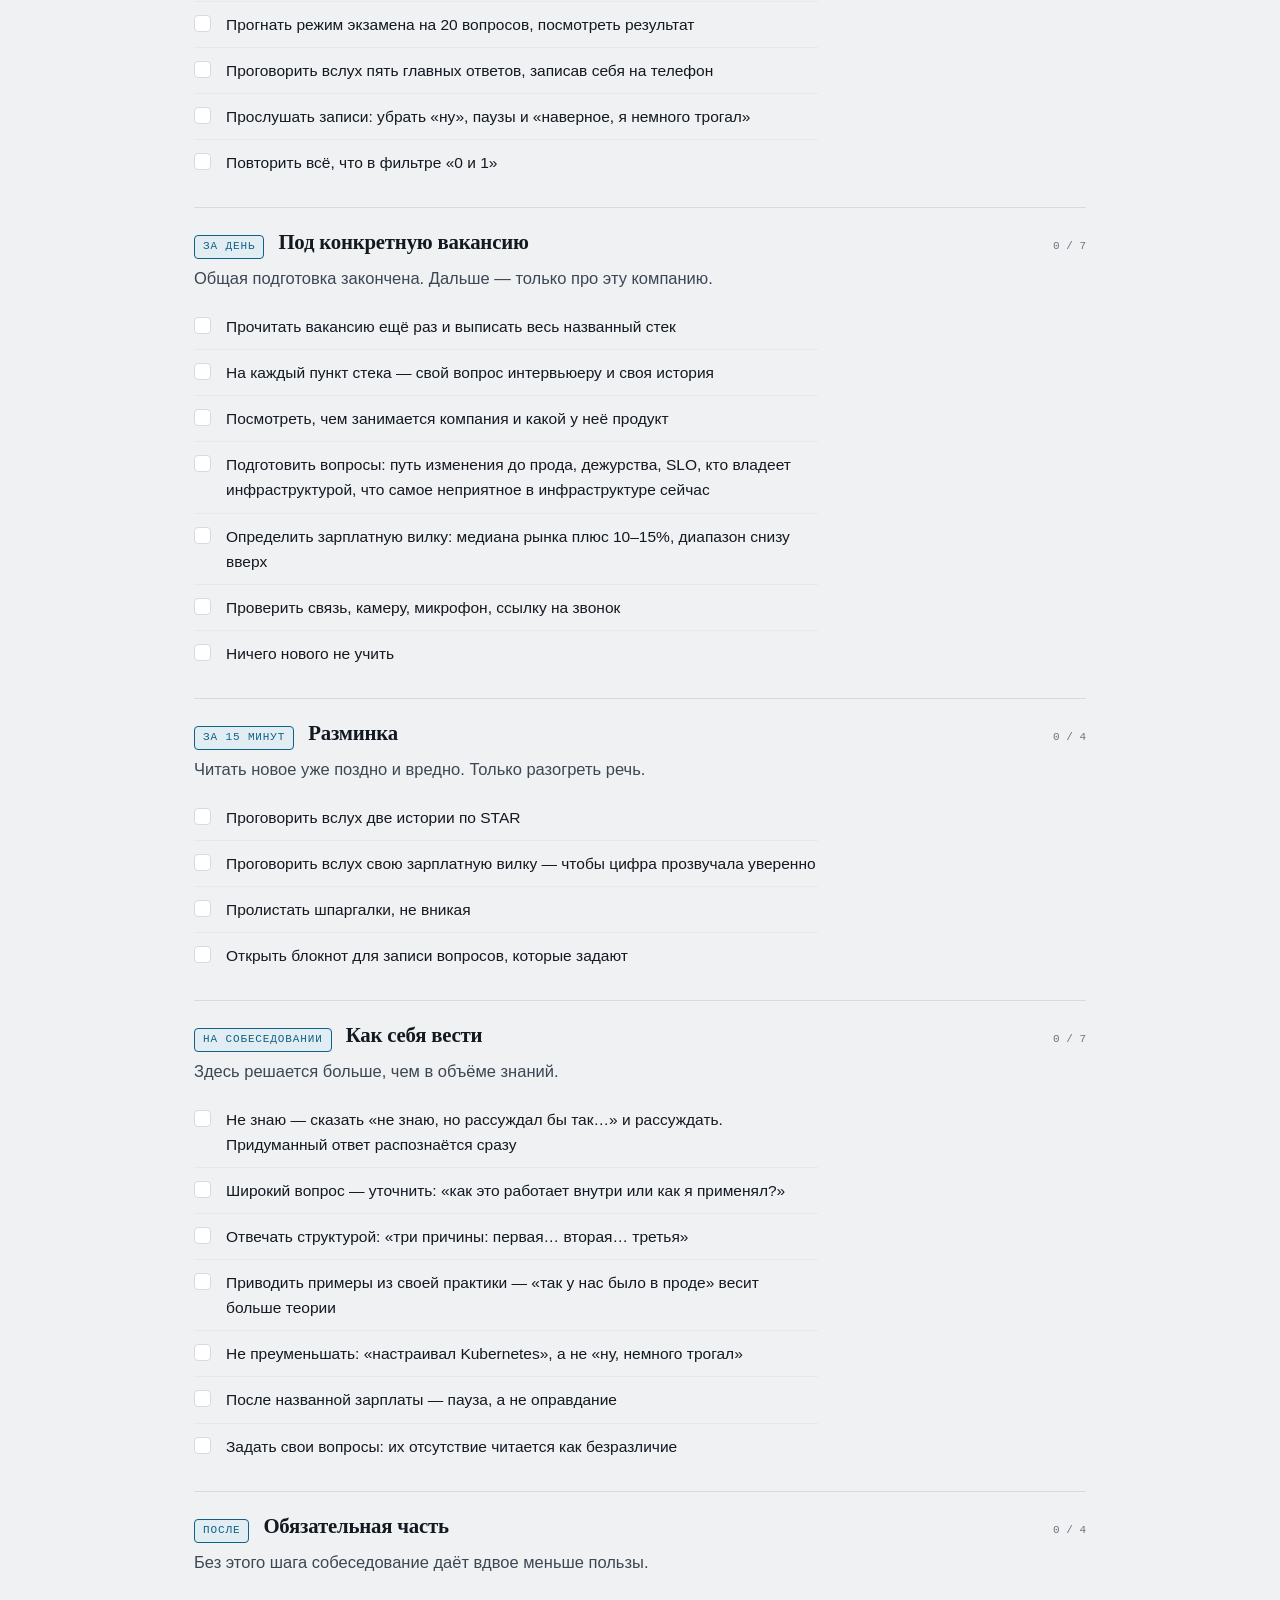
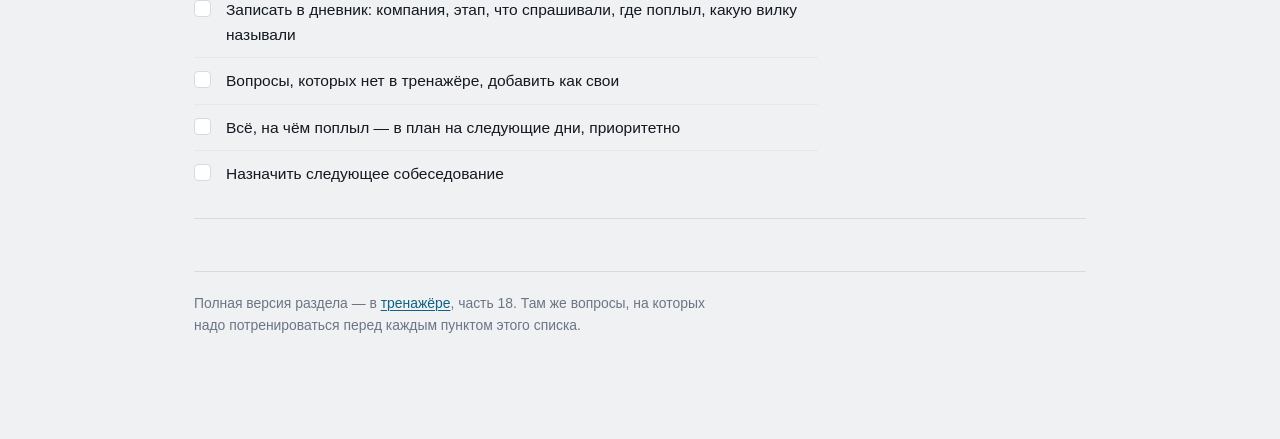
==== commit b6af66fe: "Новая вкладка «вакансии»: живой поиск по hh и карта требований рынка docs/jobs.html — вакансии по Ал" ====
--- a/docs/checklist.html
+++ b/docs/checklist.html
@@ -62,6 +62,7 @@
     <a class="nl" href="resume.html">резюме</a>
     <a class="nl" href="qa-trainer.html">тренажёр</a>
     <a class="nl" href="course.html">курсы</a>
+    <a class="nl" href="jobs.html">вакансии</a>
     <a class="nl" href="repos.html">репозитории</a>
     <a class="nl" href="checklist.html" aria-current="page">чеклист</a>
     <a class="nl" href="devops-plan.html">план</a>
